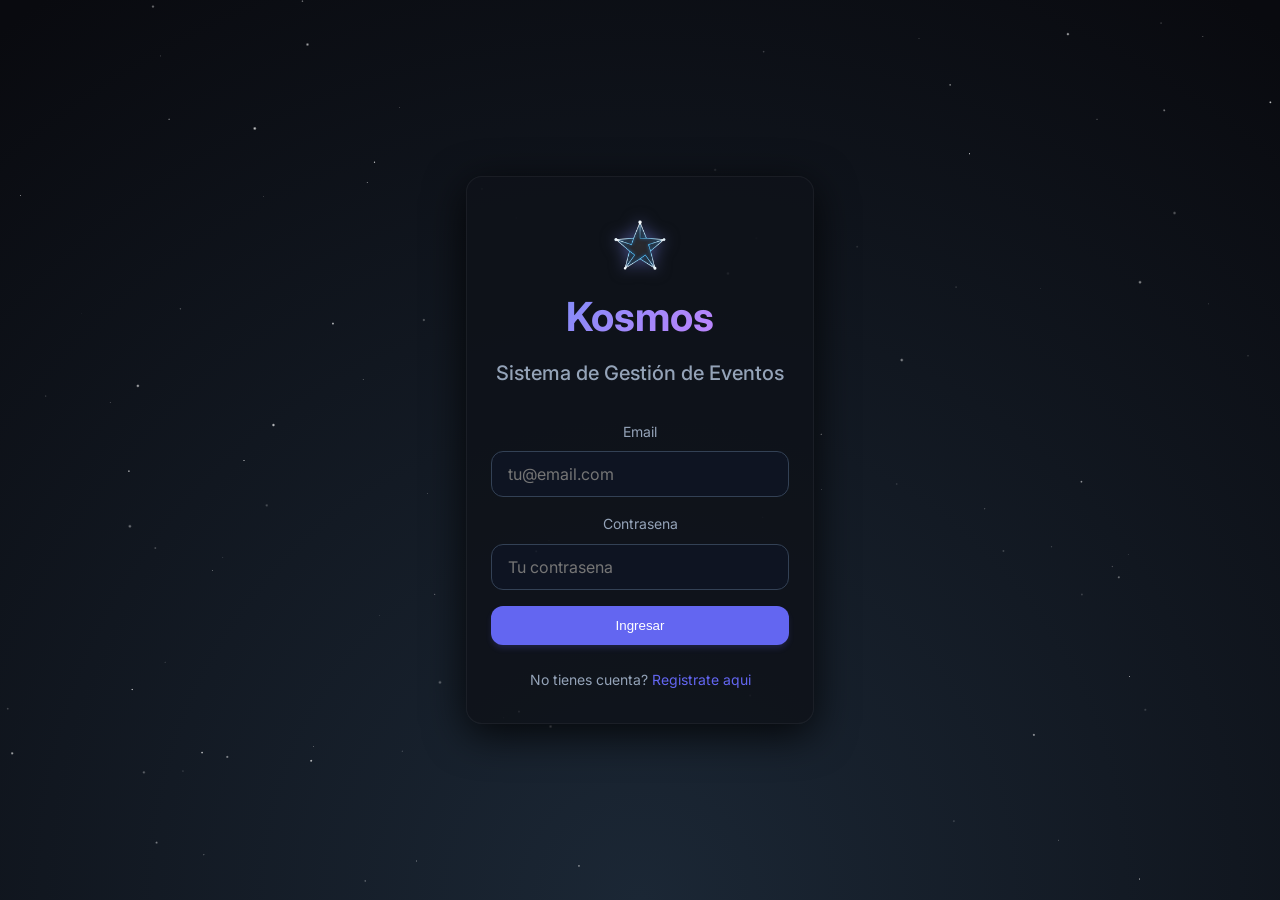
==== public/index.html @ fd2b4b18 "Semana 3" ====
<!DOCTYPE html>
<html lang="es">
<head>
    <meta charset="UTF-8">
    <meta name="viewport" content="width=device-width, initial-scale=1.0">
    <title>Kosmos - Sistema de Gestion de Eventos</title>
    <link rel="icon" href="favicon.ico">
    <link href="https://fonts.googleapis.com/css2?family=Inter:wght@400;500;600;700&display=swap" rel="stylesheet">
    <link rel="stylesheet" href="css/style.css">
</head>
<body>
    <header>
        <div class="header-left">
            <div class="logo">
                <img src="../img/logo.png" alt="Kosmos" class="logo-img">
                <span>Kosmos</span>
            </div>
            <nav id="main-nav"></nav>
        </div>
        <div class="header-right">
            <div class="user-info">
                <span class="user-name" id="user-name"></span>
                <span class="user-rol" id="user-rol"></span>
            </div>
            <button class="btn-logout" onclick="KosmosAuth.logout()">Cerrar sesion</button>
        </div>
    </header>

    <main id="main-content"></main>

    <!-- Modal Usuarios -->
    <div class="modal-overlay" id="user-modal">
        <div class="modal">
            <div class="modal-header">
                <h2 id="user-modal-title">Nuevo Usuario</h2>
                <button class="close-btn" onclick="closeModal('user-modal')">&times;</button>
            </div>
            <form id="user-form">
                <input type="hidden" id="u-edit-id">
                <div class="form-row">
                    <div class="form-group">
                        <label>Nombre</label>
                        <input type="text" id="u-nombre" class="form-control" required placeholder="Nombre">
                    </div>
                    <div class="form-group">
                        <label>Apellido</label>
                        <input type="text" id="u-apellido" class="form-control" required placeholder="Apellido">
                    </div>
                </div>
                <div class="form-row">
                    <div class="form-group">
                        <label>Cedula</label>
                        <input type="text" id="u-cedula" class="form-control" required placeholder="Ej: V-20.123.456">
                    </div>
                    <div class="form-group">
                        <label>Email</label>
                        <input type="email" id="u-email" class="form-control" required placeholder="ana@ejemplo.com">
                    </div>
                </div>
                <div class="form-group" id="u-password-group">
                    <label>Contrasena</label>
                    <input type="password" id="u-password" class="form-control" placeholder="Minimo 6 caracteres" minlength="6">
                </div>
                <div class="form-group">
                    <label>Rol</label>
                    <select id="u-rol" class="form-control" required onchange="toggleRolFields()">
                        <option value="Participante">Participante</option>
                        <option value="Ponente">Ponente</option>
                        <option value="Organizador">Organizador</option>
                        <option value="Admin">Admin</option>
                    </select>
                </div>
                <div id="rol-fields-ponente" style="display:none">
                    <div class="form-row">
                        <div class="form-group">
                            <label>Especialidad</label>
                            <input type="text" id="u-especialidad" class="form-control" placeholder="Ej: Inteligencia Artificial">
                        </div>
                        <div class="form-group">
                            <label>Institucion</label>
                            <input type="text" id="u-inst-ponente" class="form-control" placeholder="Ej: UNEG">
                        </div>
                    </div>
                </div>
                <div id="rol-fields-participante" style="display:none">
                    <div class="form-row">
                        <div class="form-group">
                            <label>Profesion</label>
                            <input type="text" id="u-profesion" class="form-control" placeholder="Ej: Ingeniera en Sistemas">
                        </div>
                        <div class="form-group">
                            <label>Institucion</label>
                            <input type="text" id="u-inst-participante" class="form-control" placeholder="Ej: UNEG">
                        </div>
                    </div>
                </div>
                <div class="card-actions">
                    <button type="button" class="btn" style="background: transparent; color: var(--text-secondary)" onclick="closeModal('user-modal')">Cancelar</button>
                    <button type="submit" class="btn">Guardar Usuario</button>
                </div>
            </form>
        </div>
    </div>

    <!-- Modal Eventos -->
    <div class="modal-overlay" id="event-modal">
        <div class="modal">
            <div class="modal-header">
                <h2 id="event-modal-title">Nuevo Evento</h2>
                <button class="close-btn" onclick="closeModal('event-modal')">&times;</button>
            </div>
            <form id="event-form">
                <input type="hidden" id="e-edit-id">
                <input type="hidden" id="e-edit-estado-original">
                <div class="form-group">
                    <label>Nombre del Evento</label>
                    <input type="text" id="e-nombre" class="form-control" required placeholder="Ej: Congreso de IA">
                </div>
                <div class="form-row">
                    <div class="form-group">
                        <label>Tipo</label>
                        <select id="e-tipo" class="form-control" required></select>
                    </div>
                    <div class="form-group">
                        <label>Estado</label>
                        <select id="e-estado" class="form-control" required>
                            <option value="planificado">Planificado</option>
                            <option value="activo">Activo</option>
                            <option value="finalizado">Finalizado</option>
                            <option value="cancelado">Cancelado</option>
                        </select>
                    </div>
                </div>
                <div class="form-row">
                    <div class="form-group">
                        <label>Fecha Inicio</label>
                        <input type="date" id="e-fechaInicio" class="form-control">
                    </div>
                    <div class="form-group">
                        <label>Fecha Fin</label>
                        <input type="date" id="e-fechaFin" class="form-control">
                    </div>
                </div>
                <div class="form-row">
                    <div class="form-group">
                        <label>Hora Inicio</label>
                        <input type="time" id="e-horaInicio" class="form-control">
                    </div>
                    <div class="form-group">
                        <label>Hora Fin</label>
                        <input type="time" id="e-horaFin" class="form-control">
                    </div>
                </div>
                <div class="form-group">
                    <label>Horas de Duracion</label>
                    <input type="number" id="e-horasDuracion" class="form-control" value="0" min="0">
                </div>
                <div class="form-group">
                    <label>Cupos Disponibles</label>
                    <input type="number" id="e-cupos" class="form-control" value="0" min="0">
                </div>
                <div class="form-group">
                    <label>Nombre del Lugar</label>
                    <input type="text" id="e-lugar-nombre" class="form-control" placeholder="Ej: Auditorio Principal">
                </div>
                <div class="form-row">
                    <div class="form-group">
                        <label>Direccion</label>
                        <input type="text" id="e-lugar-direccion" class="form-control" placeholder="Ej: Av. Principal">
                    </div>
                    <div class="form-group">
                        <label>Aula</label>
                        <input type="text" id="e-lugar-aula" class="form-control" placeholder="Ej: Aula A">
                    </div>
                </div>
                <div class="form-group">
                    <label>Descripcion</label>
                    <textarea id="e-descripcion" class="form-control" placeholder="Descripcion del evento..."></textarea>
                </div>
                <div class="form-group">
                    <label>Temas (separados por coma)</label>
                    <input type="text" id="e-temas" class="form-control" placeholder="Ej: IA, Machine Learning, Deep Learning">
                </div>
                <div class="card-actions">
                    <button type="button" class="btn" style="background: transparent; color: var(--text-secondary)" onclick="closeModal('event-modal')">Cancelar</button>
                    <button type="submit" class="btn">Guardar Evento</button>
                </div>
            </form>
        </div>
    </div>

    <!-- Modal Asignar Ponentes -->
    <div class="modal-overlay" id="ponentes-modal">
        <div class="modal">
            <div class="modal-header">
                <h2>Asignar Ponentes al Evento</h2>
                <button class="close-btn" onclick="closeModal('ponentes-modal')">&times;</button>
            </div>
            <input type="hidden" id="asignar-evento-id">
            <div class="checkbox-list" id="ponentes-checkbox-list">
                Cargando ponentes...
            </div>
            <div class="card-actions">
                <button type="button" class="btn" style="background: transparent; color: var(--text-secondary)" onclick="closeModal('ponentes-modal')">Cancelar</button>
                <button type="button" class="btn" onclick="guardarAsignacionPonentes()">Guardar Asignacion</button>
            </div>
        </div>
    </div>

    <!-- Modal Generar Certificado -->
    <div class="modal-overlay" id="cert-modal">
        <div class="modal">
            <div class="modal-header">
                <h2>Generar Certificado</h2>
                <button class="close-btn" onclick="closeModal('cert-modal')">&times;</button>
            </div>
            <form id="cert-form">
                <input type="hidden" id="cert-eventoId">
                <input type="hidden" id="cert-participanteId">
                <div class="form-group">
                    <label>Tipo de Certificado</label>
                    <select id="cert-tipo" class="form-control" required>
                        <option value="participacion">Participacion</option>
                        <option value="ponente">Ponente</option>
                        <option value="organizacion">Organizacion</option>
                    </select>
                </div>
                <div class="form-group">
                    <label>Horas de Duracion</label>
                    <input type="number" id="cert-horas" class="form-control" value="0" min="0">
                </div>
                <div class="card-actions">
                    <button type="button" class="btn" style="background: transparent; color: var(--text-secondary)" onclick="closeModal('cert-modal')">Cancelar</button>
                    <button type="submit" class="btn btn-success">Generar Certificado</button>
                </div>
            </form>
        </div>
    </div>

    <!-- Modal Ponentes (CRUD) -->
    <div class="modal-overlay" id="ponente-modal">
        <div class="modal">
            <div class="modal-header">
                <h2 id="ponente-modal-title">Nuevo Ponente</h2>
                <button class="close-btn" onclick="closeModal('ponente-modal')">&times;</button>
            </div>
            <form id="ponente-form">
                <input type="hidden" id="pon-edit-id">
                <div class="form-row">
                    <div class="form-group">
                        <label>Nombre</label>
                        <input type="text" id="pon-nombre" class="form-control" required placeholder="Nombre">
                    </div>
                    <div class="form-group">
                        <label>Apellido</label>
                        <input type="text" id="pon-apellido" class="form-control" required placeholder="Apellido">
                    </div>
                </div>
                <div class="form-row">
                    <div class="form-group">
                        <label>Cedula</label>
                        <input type="text" id="pon-cedula" class="form-control" required placeholder="Ej: V-20.123.456">
                    </div>
                    <div class="form-group">
                        <label>Email</label>
                        <input type="email" id="pon-email" class="form-control" required placeholder="ponente@ejemplo.com">
                    </div>
                </div>
                <div class="form-row">
                    <div class="form-group">
                        <label>Especialidad</label>
                        <input type="text" id="pon-especialidad" class="form-control" required placeholder="Ej: Inteligencia Artificial">
                    </div>
                    <div class="form-group">
                        <label>Institucion</label>
                        <input type="text" id="pon-institucion" class="form-control" required placeholder="Ej: UNEG">
                    </div>
                </div>
                <div class="form-group" id="pon-password-group">
                    <label>Contrasena</label>
                    <input type="password" id="pon-password" class="form-control" placeholder="Minimo 6 caracteres" minlength="6">
                </div>
                <div class="card-actions">
                    <button type="button" class="btn" style="background: transparent; color: var(--text-secondary)" onclick="closeModal('ponente-modal')">Cancelar</button>
                    <button type="submit" class="btn">Guardar Ponente</button>
                </div>
            </form>
        </div>
    </div>

    <script src="js/auth.js"></script>
    <script src="js/app.js"></script>
</body>
</html>
---- public/css/style.css ----
:root {
  --primary-color: #6366f1;
  --primary-hover: #4f46e5;
  --bg-color: #0f172a;
  --surface-color: #1e293b;
  --text-primary: #f8fafc;
  --text-secondary: #94a3b8;
  --border-color: #334155;
  --danger-color: #ef4444;
  --success-color: #22c55e;
  --warning-color: #f59e0b;
  --info-color: #3b82f6;
  --radius: 12px;
  --transition: all 0.3s ease;
}

* {
  margin: 0;
  padding: 0;
  box-sizing: border-box;
}

body {
  font-family: 'Inter', system-ui, -apple-system, sans-serif;
  background-color: var(--bg-color);
  color: var(--text-primary);
  line-height: 1.6;
  min-height: 100vh;
  display: flex;
  flex-direction: column;
}

/* Auth Pages */
.auth-body {
  display: flex;
  justify-content: center;
  align-items: center;
  min-height: 100vh;
  position: relative;
  overflow: auto;
  background: #090a0f;
  padding: 1rem 0;
}

#cosmosCanvas {
  position: absolute;
  top: 0;
  left: 0;
  width: 100%;
  height: 100%;
  z-index: 1;
}

.auth-container {
  position: relative;
  z-index: 2;
  width: 100%;
  max-width: 380px;
  padding: 1rem;
}

.auth-card {
  background: rgba(15, 18, 25, 0.85);
  border: 1px solid rgba(255, 255, 255, 0.05);
  border-radius: 16px;
  padding: 2rem 1.5rem;
  text-align: center;
  box-shadow: 0 10px 40px rgba(0, 0, 0, 0.8);
}

.auth-logo {
  display: flex;
  flex-direction: column;
  align-items: center;
  justify-content: center;
  gap: 0.25rem;
  margin-bottom: 0.5rem;
}

.auth-logo-img {
  height: 72px;
  width: auto;
  filter: drop-shadow(0 0 8px rgba(129, 140, 248, 0.5));
}

.auth-logo span {
  font-size: 2.5rem;
  font-weight: 700;
  background: linear-gradient(135deg, #818cf8, #c084fc);
  -webkit-background-clip: text;
  -webkit-text-fill-color: transparent;
}

.auth-title {
  font-size: 1.25rem;
  font-weight: 500;
  color: var(--text-secondary);
  margin-bottom: 2rem;
}

.auth-error {
  background-color: rgba(239, 68, 68, 0.1);
  color: var(--danger-color);
  padding: 0.75rem 1rem;
  border-radius: var(--radius);
  font-size: 0.875rem;
  margin-bottom: 1rem;
  text-align: left;
}

.auth-footer {
  margin-top: 1.5rem;
  font-size: 0.875rem;
  color: var(--text-secondary);
}

.auth-footer a {
  color: var(--primary-color);
  text-decoration: none;
}

.auth-footer a:hover {
  text-decoration: underline;
}

.btn-full {
  width: 100%;
  justify-content: center;
}

/* Header */
header {
  background-color: rgba(30, 41, 59, 0.8);
  backdrop-filter: blur(10px);
  border-bottom: 1px solid var(--border-color);
  padding: 1rem 2rem;
  display: flex;
  justify-content: space-between;
  align-items: center;
  position: sticky;
  top: 0;
  z-index: 100;
}

.header-left {
  display: flex;
  align-items: center;
  gap: 2rem;
}

.header-right {
  display: flex;
  align-items: center;
  gap: 1rem;
}

.user-info {
  display: flex;
  align-items: center;
  gap: 0.75rem;
  font-size: 0.875rem;
}

.user-name {
  font-weight: 600;
  color: var(--text-primary);
}

.user-rol {
  font-size: 0.75rem;
  padding: 0.2rem 0.6rem;
  border-radius: 9999px;
  font-weight: 600;
  background-color: rgba(99, 102, 241, 0.1);
  color: #818cf8;
}

.user-rol.admin {
  background-color: rgba(239, 68, 68, 0.1);
  color: var(--danger-color);
}

.user-rol.organizador {
  background-color: rgba(245, 158, 11, 0.1);
  color: var(--warning-color);
}

.user-rol.ponente {
  background-color: rgba(59, 130, 246, 0.1);
  color: var(--info-color);
}

.user-rol.participante {
  background-color: rgba(34, 197, 94, 0.1);
  color: var(--success-color);
}

.btn-logout {
  background: transparent;
  border: 1px solid var(--border-color);
  color: var(--text-secondary);
  padding: 0.5rem 1rem;
  border-radius: var(--radius);
  font-size: 0.8rem;
  cursor: pointer;
  transition: var(--transition);
}

.btn-logout:hover {
  border-color: var(--danger-color);
  color: var(--danger-color);
}

.logo {
  display: flex;
  align-items: center;
  gap: 0.4rem;
}

.logo-img {
  height: 46px;
  width: auto;
  filter: drop-shadow(0 0 6px rgba(129, 140, 248, 0.4));
}

.logo span {
  font-size: 1.75rem;
  font-weight: 700;
  background: linear-gradient(135deg, #818cf8, #c084fc);
  -webkit-background-clip: text;
  -webkit-text-fill-color: transparent;
  letter-spacing: -0.5px;
}

nav {
  display: flex;
  gap: 0.25rem;
}

nav button {
  background: none;
  border: none;
  color: var(--text-secondary);
  font-size: 0.9rem;
  font-weight: 500;
  cursor: pointer;
  padding: 0.5rem 1rem;
  border-radius: var(--radius);
  transition: var(--transition);
}

nav button:hover, nav button.active {
  color: var(--text-primary);
  background-color: rgba(99, 102, 241, 0.1);
}

main {
  padding: 2rem;
  flex: 1;
  max-width: 1200px;
  margin: 0 auto;
  width: 100%;
}

.section-header {
  display: flex;
  justify-content: space-between;
  align-items: center;
  margin-bottom: 2rem;
}

.section-header h1 {
  font-size: 2rem;
  font-weight: 600;
  letter-spacing: -0.5px;
}

/* Buttons */
.btn {
  background-color: var(--primary-color);
  color: white;
  border: none;
  padding: 0.75rem 1.5rem;
  border-radius: var(--radius);
  font-weight: 500;
  cursor: pointer;
  transition: var(--transition);
  display: inline-flex;
  align-items: center;
  gap: 0.5rem;
  box-shadow: 0 4px 6px -1px rgba(99, 102, 241, 0.2);
}

.btn:hover {
  background-color: var(--primary-hover);
  transform: translateY(-2px);
  box-shadow: 0 10px 15px -3px rgba(99, 102, 241, 0.3);
}

.btn-success {
  background-color: var(--success-color);
  box-shadow: 0 4px 6px -1px rgba(34, 197, 94, 0.2);
}

.btn-success:hover {
  background-color: #16a34a;
}

.btn-warning {
  background-color: var(--warning-color);
  box-shadow: 0 4px 6px -1px rgba(245, 158, 11, 0.2);
}

.btn-warning:hover {
  background-color: #d97706;
}

.btn-danger {
  background-color: var(--danger-color);
  box-shadow: 0 4px 6px -1px rgba(239, 68, 68, 0.2);
}

.btn-danger:hover {
  background-color: #dc2626;
  box-shadow: 0 10px 15px -3px rgba(239, 68, 68, 0.3);
}

.btn-secondary {
  background-color: var(--text-secondary);
  box-shadow: 0 4px 6px -1px rgba(100, 116, 139, 0.2);
}

.btn-secondary:hover {
  background-color: #475569;
}

.btn-sm {
  padding: 0.4rem 0.75rem;
  font-size: 0.8rem;
}

/* Data Grid */
.grid-container {
  display: grid;
  grid-template-columns: repeat(auto-fill, minmax(320px, 1fr));
  gap: 1.5rem;
}

.card {
  background-color: var(--surface-color);
  border: 1px solid var(--border-color);
  border-radius: var(--radius);
  padding: 1.5rem;
  transition: var(--transition);
  position: relative;
  overflow: hidden;
}

.card::before {
  content: '';
  position: absolute;
  top: 0;
  left: 0;
  width: 100%;
  height: 4px;
  background: linear-gradient(90deg, var(--primary-color), #c084fc);
  opacity: 0;
  transition: var(--transition);
}

.card:hover {
  transform: translateY(-5px);
  box-shadow: 0 20px 25px -5px rgba(0, 0, 0, 0.3);
  border-color: rgba(99, 102, 241, 0.5);
}

.card:hover::before {
  opacity: 1;
}

.card-title {
  font-size: 1.25rem;
  font-weight: 600;
  margin-bottom: 0.5rem;
}

.card-subtitle {
  color: var(--text-secondary);
  font-size: 0.875rem;
  margin-bottom: 1rem;
}

.card-detail {
  font-size: 0.8rem;
  color: var(--text-secondary);
  margin-bottom: 0.25rem;
}

.badge {
  display: inline-block;
  padding: 0.25rem 0.75rem;
  border-radius: 9999px;
  font-size: 0.75rem;
  font-weight: 600;
  background-color: rgba(99, 102, 241, 0.1);
  color: #818cf8;
}

.badge.admin {
  background-color: rgba(239, 68, 68, 0.1);
  color: var(--danger-color);
}

.badge.organizador {
  background-color: rgba(245, 158, 11, 0.1);
  color: var(--warning-color);
}

.badge.ponente {
  background-color: rgba(59, 130, 246, 0.1);
  color: var(--info-color);
}

.badge.participante {
  background-color: rgba(34, 197, 94, 0.1);
  color: var(--success-color);
}

.badge.activo {
  background-color: rgba(34, 197, 94, 0.1);
  color: var(--success-color);
}

.badge.planificado {
  background-color: rgba(59, 130, 246, 0.1);
  color: var(--info-color);
}

.badge.finalizado {
  background-color: rgba(148, 163, 184, 0.1);
  color: var(--text-secondary);
}

.badge.cancelado {
  background-color: rgba(239, 68, 68, 0.1);
  color: var(--danger-color);
}

.badge.pendiente {
  background-color: rgba(245, 158, 11, 0.1);
  color: var(--warning-color);
}

.badge.confirmada {
  background-color: rgba(34, 197, 94, 0.1);
  color: var(--success-color);
}

.badge.certificado {
  background-color: rgba(99, 102, 241, 0.1);
  color: #818cf8;
}

.card-actions {
  display: flex;
  justify-content: flex-end;
  gap: 0.5rem;
  margin-top: 1.5rem;
  border-top: 1px solid var(--border-color);
  padding-top: 1rem;
  flex-wrap: wrap;
}

/* Modal */
.modal-overlay {
  position: fixed;
  top: 0;
  left: 0;
  width: 100%;
  height: 100%;
  background-color: rgba(15, 23, 42, 0.8);
  backdrop-filter: blur(5px);
  display: flex;
  justify-content: center;
  align-items: center;
  z-index: 1000;
  opacity: 0;
  pointer-events: none;
  transition: var(--transition);
}

.modal-overlay.active {
  opacity: 1;
  pointer-events: auto;
}

.modal {
  background-color: var(--surface-color);
  border: 1px solid var(--border-color);
  border-radius: var(--radius);
  width: 100%;
  max-width: 550px;
  max-height: 90vh;
  overflow-y: auto;
  padding: 2rem;
  transform: scale(0.95) translateY(20px);
  transition: var(--transition);
  box-shadow: 0 25px 50px -12px rgba(0, 0, 0, 0.5);
}

.modal-overlay.active .modal {
  transform: scale(1) translateY(0);
}

.modal-header {
  display: flex;
  justify-content: space-between;
  align-items: center;
  margin-bottom: 1.5rem;
}

.close-btn {
  background: none;
  border: none;
  color: var(--text-secondary);
  font-size: 1.5rem;
  cursor: pointer;
  transition: var(--transition);
}

.close-btn:hover {
  color: var(--danger-color);
}

.form-group {
  margin-bottom: 1rem;
}

.form-group label {
  display: block;
  font-size: 0.875rem;
  color: var(--text-secondary);
  margin-bottom: 0.5rem;
}

.form-control {
  width: 100%;
  padding: 0.75rem 1rem;
  background-color: rgba(15, 23, 42, 0.5);
  border: 1px solid var(--border-color);
  border-radius: var(--radius);
  color: var(--text-primary);
  font-family: inherit;
  font-size: 1rem;
  transition: var(--transition);
}

.form-control:focus {
  outline: none;
  border-color: var(--primary-color);
  box-shadow: 0 0 0 3px rgba(99, 102, 241, 0.2);
}

select.form-control {
  appearance: none;
  background-image: url("data:image/svg+xml,%3Csvg xmlns='http://www.w3.org/2000/svg' fill='none' viewBox='0 0 24 24' stroke='%2394a3b8'%3E%3Cpath stroke-linecap='round' stroke-linejoin='round' stroke-width='2' d='M19 9l-7 7-7-7'%3E%3C/path%3E%3C/svg%3E");
  background-repeat: no-repeat;
  background-position: right 1rem center;
  background-size: 1.2rem;
}

textarea.form-control {
  resize: vertical;
  min-height: 80px;
}

.form-row {
  display: grid;
  grid-template-columns: 1fr 1fr;
  gap: 1rem;
}

/* Table */
.table-container {
  overflow-x: auto;
  border: 1px solid var(--border-color);
  border-radius: var(--radius);
  background-color: var(--surface-color);
}

table {
  width: 100%;
  border-collapse: collapse;
}

thead th {
  background-color: rgba(15, 23, 42, 0.5);
  padding: 1rem;
  text-align: left;
  font-size: 0.8rem;
  font-weight: 600;
  color: var(--text-secondary);
  text-transform: uppercase;
  letter-spacing: 0.05em;
  border-bottom: 1px solid var(--border-color);
}

tbody td {
  padding: 0.875rem 1rem;
  font-size: 0.875rem;
  border-bottom: 1px solid var(--border-color);
}

tbody tr:last-child td {
  border-bottom: none;
}

tbody tr:hover {
  background-color: rgba(99, 102, 241, 0.03);
}

/* Filters */
.filters-bar {
  display: flex;
  gap: 1rem;
  margin-bottom: 1.5rem;
  flex-wrap: wrap;
  align-items: center;
}

.filters-bar .form-control {
  max-width: 250px;
}

/* Report Cards */
.report-grid {
  display: grid;
  grid-template-columns: repeat(auto-fill, minmax(280px, 1fr));
  gap: 1rem;
}

.report-card {
  background-color: var(--surface-color);
  border: 1px solid var(--border-color);
  border-radius: var(--radius);
  padding: 1.25rem;
  cursor: pointer;
  transition: var(--transition);
}

.report-card:hover {
  border-color: var(--primary-color);
  transform: translateY(-2px);
}

.report-card h3 {
  font-size: 0.95rem;
  font-weight: 600;
  margin-bottom: 0.5rem;
}

.report-card p {
  font-size: 0.8rem;
  color: var(--text-secondary);
}

.report-result {
  margin-top: 1rem;
  padding: 1rem;
  background-color: rgba(15, 23, 42, 0.5);
  border-radius: var(--radius);
  font-size: 0.85rem;
}

/* Empty State */
.empty-state {
  text-align: center;
  padding: 3rem;
  color: var(--text-secondary);
}

.empty-state p {
  font-size: 1rem;
  margin-bottom: 1rem;
}

/* Checkbox list */
.checkbox-list {
  max-height: 300px;
  overflow-y: auto;
  border: 1px solid var(--border-color);
  border-radius: var(--radius);
  padding: 0.5rem;
}

.checkbox-item {
  display: flex;
  align-items: center;
  gap: 0.75rem;
  padding: 0.6rem 0.75rem;
  border-radius: 8px;
  transition: var(--transition);
}

.checkbox-item:hover {
  background-color: rgba(99, 102, 241, 0.05);
}

.checkbox-item input[type="checkbox"] {
  accent-color: var(--primary-color);
  width: 16px;
  height: 16px;
}

.checkbox-item label {
  font-size: 0.875rem;
  cursor: pointer;
  flex: 1;
}

.checkbox-item .checkbox-detail {
  font-size: 0.75rem;
  color: var(--text-secondary);
}

/* Data Tables for Reports */
.data-table {
  width: 100%;
  border-collapse: collapse;
  margin-top: 0.5rem;
}

.data-table th,
.data-table td {
  padding: 0.6rem 0.75rem;
  text-align: left;
  border-bottom: 1px solid var(--border-color);
}

.data-table th {
  background-color: rgba(99, 102, 241, 0.1);
  color: var(--accent-color);
  font-weight: 600;
  font-size: 0.8rem;
  text-transform: uppercase;
  letter-spacing: 0.5px;
}

.data-table td {
  font-size: 0.85rem;
}

.data-table tbody tr:hover {
  background-color: rgba(99, 102, 241, 0.05);
}

.data-list {
  list-style: none;
  padding: 0;
  margin: 0;
}

.data-list li {
  padding: 0.75rem;
  border-bottom: 1px solid var(--border-color);
  font-size: 0.85rem;
}

.data-list li:last-child {
  border-bottom: none;
}

.report-highlight {
  text-align: center;
  padding: 2rem;
  background: linear-gradient(135deg, rgba(99, 102, 241, 0.1), rgba(168, 85, 247, 0.1));
  border-radius: var(--radius);
  border: 1px solid var(--border-color);
}
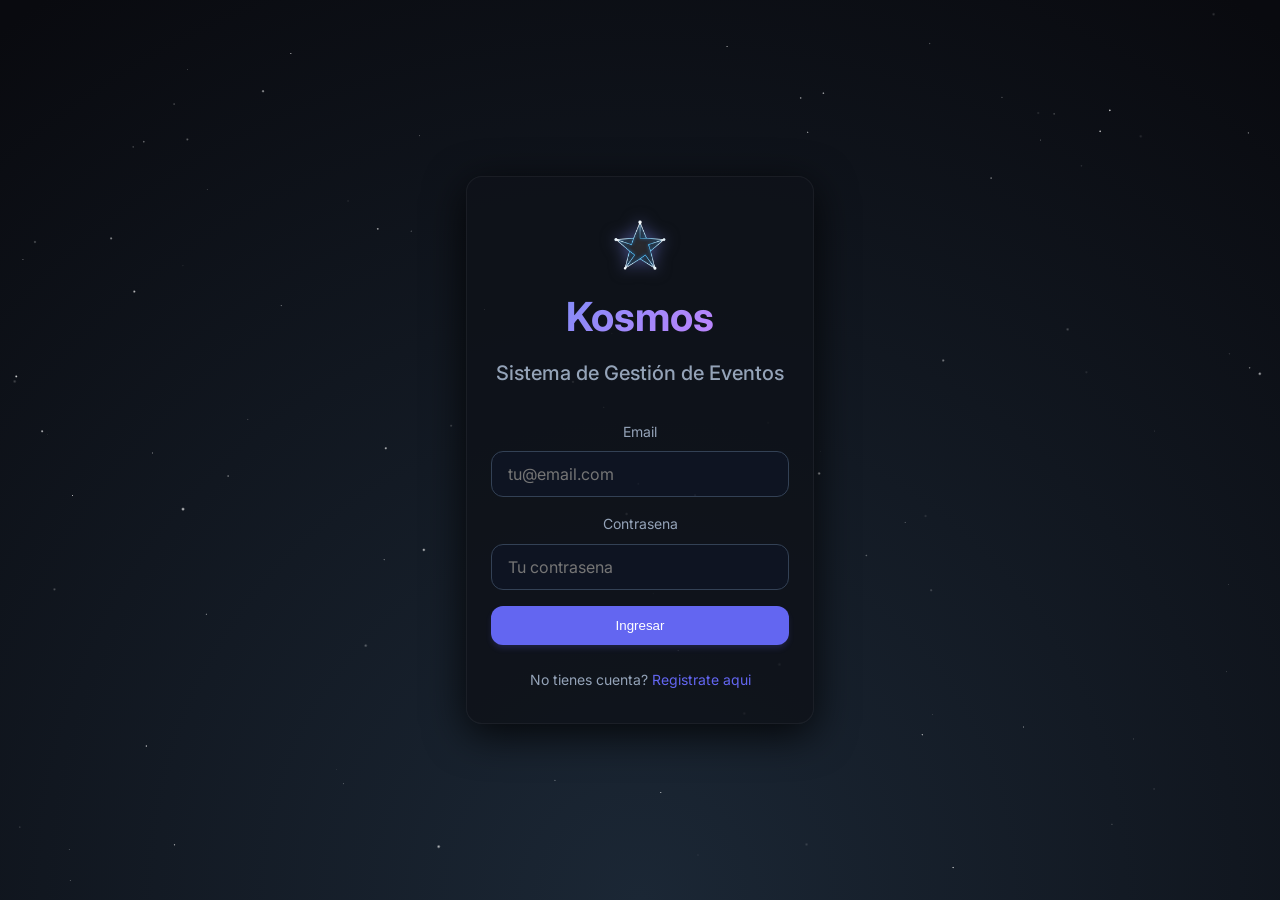
==== commit 64a28819: "avances semana 4" ====
--- a/public/index.html
+++ b/public/index.html
@@ -18,6 +18,7 @@
             <nav id="main-nav"></nav>
         </div>
         <div class="header-right">
+            <button class="btn btn-sm" onclick="abrirModalVerificar()" style="margin-right: 12px; background: rgba(0, 210, 255, 0.12); border: 1px solid #00d2ff; color: #00d2ff; font-weight: 500;">Validar Certificado</button>
             <div class="user-info">
                 <span class="user-name" id="user-name"></span>
                 <span class="user-rol" id="user-rol"></span>
@@ -288,6 +289,49 @@
         </div>
     </div>
 
+    <!-- Modal Visor de Diploma Digital (Semana IV) -->
+    <div class="modal-overlay" id="diploma-modal">
+        <div class="modal modal-diploma-wrapper">
+            <div class="modal-actions-top">
+                <div style="display:flex; gap: 10px; flex-wrap: wrap;">
+                    <button class="btn btn-success btn-sm" id="btn-descargar-pdf" onclick="descargarDiplomaPDF()">
+                        <span>📄</span> Descargar PDF (jsPDF)
+                    </button>
+                    <button class="btn btn-outline btn-sm" id="btn-descargar-xml" onclick="descargarDiplomaXML()">
+                        <span>🏷️</span> Descargar XML
+                    </button>
+                </div>
+                <button class="close-btn" onclick="closeModal('diploma-modal')">&times;</button>
+            </div>
+            <div id="diploma-render-area" class="diploma-render-box">
+                <!-- Se genera dinamicamente con app.js -->
+            </div>
+        </div>
+    </div>
+
+    <!-- Modal Verificador de Certificados (Semana IV) -->
+    <div class="modal-overlay" id="verificar-modal">
+        <div class="modal" style="max-width: 520px;">
+            <div class="modal-header">
+                <h2>Validación Pública de Certificados</h2>
+                <button class="close-btn" onclick="closeModal('verificar-modal')">&times;</button>
+            </div>
+            <div style="padding: 10px 0;">
+                <p style="color: var(--text-secondary); margin-bottom: 12px; font-size: 0.9rem;">
+                    Consulte el código único del certificado para comprobar su autenticidad e integridad en MongoDB y XML:
+                </p>
+                <div class="form-group">
+                    <input type="text" id="verificar-codigo-input" class="form-control" placeholder="Ej: KOSMOS-2026-A1B2C3D4">
+                </div>
+                <button class="btn" style="width: 100%; margin-top: 10px;" onclick="consultarValidacionCertificado()">Verificar Autenticidad</button>
+                <div id="verificar-resultado" style="margin-top: 15px;"></div>
+            </div>
+        </div>
+    </div>
+
+    <!-- Librerías cliente Semana 4 -->
+    <script src="js/lib/jspdf.umd.min.js"></script>
+    <script src="js/lib/qrcode.min.js"></script>
     <script src="js/auth.js"></script>
     <script src="js/app.js"></script>
 </body>
--- a/public/css/style.css
+++ b/public/css/style.css
@@ -777,3 +777,216 @@
   border-radius: var(--radius);
   border: 1px solid var(--border-color);
 }
+
+/* ==========================================================================
+   SEMANA IV: VISOR DE DIPLOMA DIGITAL (jsPDF STYLE) Y VERIFICADOR
+   ========================================================================== */
+
+.modal-diploma-wrapper {
+  max-width: 980px !important;
+  width: 95% !important;
+  background: rgba(18, 20, 29, 0.95) !important;
+  border: 1px solid rgba(0, 210, 255, 0.3) !important;
+  padding: 1.5rem !important;
+  box-shadow: 0 0 35px rgba(0, 210, 255, 0.2) !important;
+}
+
+.modal-actions-top {
+  display: flex;
+  justify-content: space-between;
+  align-items: center;
+  margin-bottom: 1rem;
+}
+
+.diploma-card {
+  position: relative;
+  background-color: #282828;
+  color: #ffffff;
+  padding: 2.5rem 2rem 2rem 2rem;
+  border-radius: 4px;
+  overflow: hidden;
+  box-shadow: 0 10px 30px rgba(0,0,0,0.6);
+  border: 1px solid #ffffff;
+  outline: 2px solid #00d2ff;
+  outline-offset: -8px;
+  font-family: 'Inter', -apple-system, BlinkMacSystemFont, sans-serif;
+  text-align: center;
+}
+
+/* Esquinas ornamentales neón */
+.diploma-card::before, .diploma-card::after {
+  content: '';
+  position: absolute;
+  width: 25px;
+  height: 25px;
+  border: 2px solid #ffffff;
+  pointer-events: none;
+}
+.diploma-card::before {
+  top: 8px;
+  left: 8px;
+  border-right: none;
+  border-bottom: none;
+}
+.diploma-card::after {
+  bottom: 8px;
+  right: 8px;
+  border-left: none;
+  border-top: none;
+}
+
+.diploma-header-logo {
+  max-width: 90px;
+  height: auto;
+  margin: 0 auto 0.5rem auto;
+  display: block;
+  filter: drop-shadow(0 0 10px rgba(0, 210, 255, 0.4));
+}
+
+.diploma-inst-title {
+  color: #b4b4b4;
+  font-size: 0.75rem;
+  font-weight: 700;
+  letter-spacing: 3px;
+  text-transform: uppercase;
+  margin-bottom: 0.75rem;
+}
+
+.diploma-main-title {
+  color: #ffffff;
+  font-size: 2.4rem;
+  font-weight: 800;
+  letter-spacing: 2px;
+  margin: 0;
+  line-height: 1.1;
+}
+
+.diploma-sub-title {
+  color: #00d2ff;
+  font-size: 1.1rem;
+  font-weight: 700;
+  letter-spacing: 4px;
+  margin-top: 0.35rem;
+  margin-bottom: 1.2rem;
+  text-transform: uppercase;
+}
+
+.diploma-lead {
+  color: #c8c8c8;
+  font-size: 0.95rem;
+  margin-bottom: 0.5rem;
+}
+
+.diploma-name-plate {
+  background-color: #1e1e1e;
+  border: 1px solid rgba(255, 255, 255, 0.1);
+  padding: 0.8rem 1.5rem;
+  max-width: 650px;
+  margin: 0.5rem auto;
+  border-radius: 4px;
+}
+
+.diploma-person-name {
+  color: #ffffff;
+  font-family: "Times New Roman", Times, Georgia, serif;
+  font-style: italic;
+  font-size: 2.3rem;
+  line-height: 1.2;
+}
+
+.diploma-person-ci {
+  color: #00d2ff;
+  font-weight: 700;
+  font-size: 0.9rem;
+  letter-spacing: 1px;
+  margin-top: 0.4rem;
+}
+
+.diploma-text-body {
+  color: #c8c8c8;
+  font-size: 0.95rem;
+  line-height: 1.5;
+  margin-top: 1rem;
+}
+
+.diploma-event-name {
+  color: #ffffff;
+  font-weight: 700;
+  font-size: 1.25rem;
+  margin: 0.4rem 0;
+}
+
+.diploma-hours {
+  color: #c8c8c8;
+  font-size: 0.95rem;
+}
+
+/* Pie de página simétrico en 3 columnas */
+.diploma-footer-grid {
+  display: grid;
+  grid-template-columns: 1fr auto 1fr;
+  align-items: center;
+  margin-top: 2rem;
+  padding-top: 1rem;
+  gap: 1.5rem;
+}
+
+.diploma-footer-col {
+  text-align: center;
+}
+
+.diploma-footer-line {
+  border-top: 1px solid #00d2ff;
+  width: 140px;
+  margin: 0 auto 0.4rem auto;
+}
+
+.diploma-footer-label {
+  color: #b4b4b4;
+  font-size: 0.75rem;
+  font-weight: 700;
+  letter-spacing: 1px;
+}
+
+.diploma-qr-box {
+  background: #ffffff;
+  padding: 5px;
+  border-radius: 4px;
+  display: inline-block;
+  box-shadow: 0 0 15px rgba(0, 210, 255, 0.35);
+  border: 1px solid #00d2ff;
+}
+
+.diploma-qr-box canvas, .diploma-qr-box img {
+  display: block;
+  width: 75px !important;
+  height: 75px !important;
+}
+
+.diploma-qr-caption {
+  color: #00d2ff;
+  font-size: 0.65rem;
+  font-weight: 700;
+  letter-spacing: 1px;
+  margin-top: 0.3rem;
+  text-transform: uppercase;
+}
+
+/* Resultados de Validación */
+.val-card-success {
+  background: rgba(34, 197, 94, 0.1);
+  border: 1px solid rgba(34, 197, 94, 0.4);
+  padding: 1.2rem;
+  border-radius: var(--radius);
+  text-align: left;
+}
+
+.val-card-error {
+  background: rgba(239, 68, 68, 0.1);
+  border: 1px solid rgba(239, 68, 68, 0.4);
+  padding: 1rem;
+  border-radius: var(--radius);
+  color: #fca5a5;
+  text-align: left;
+}
+
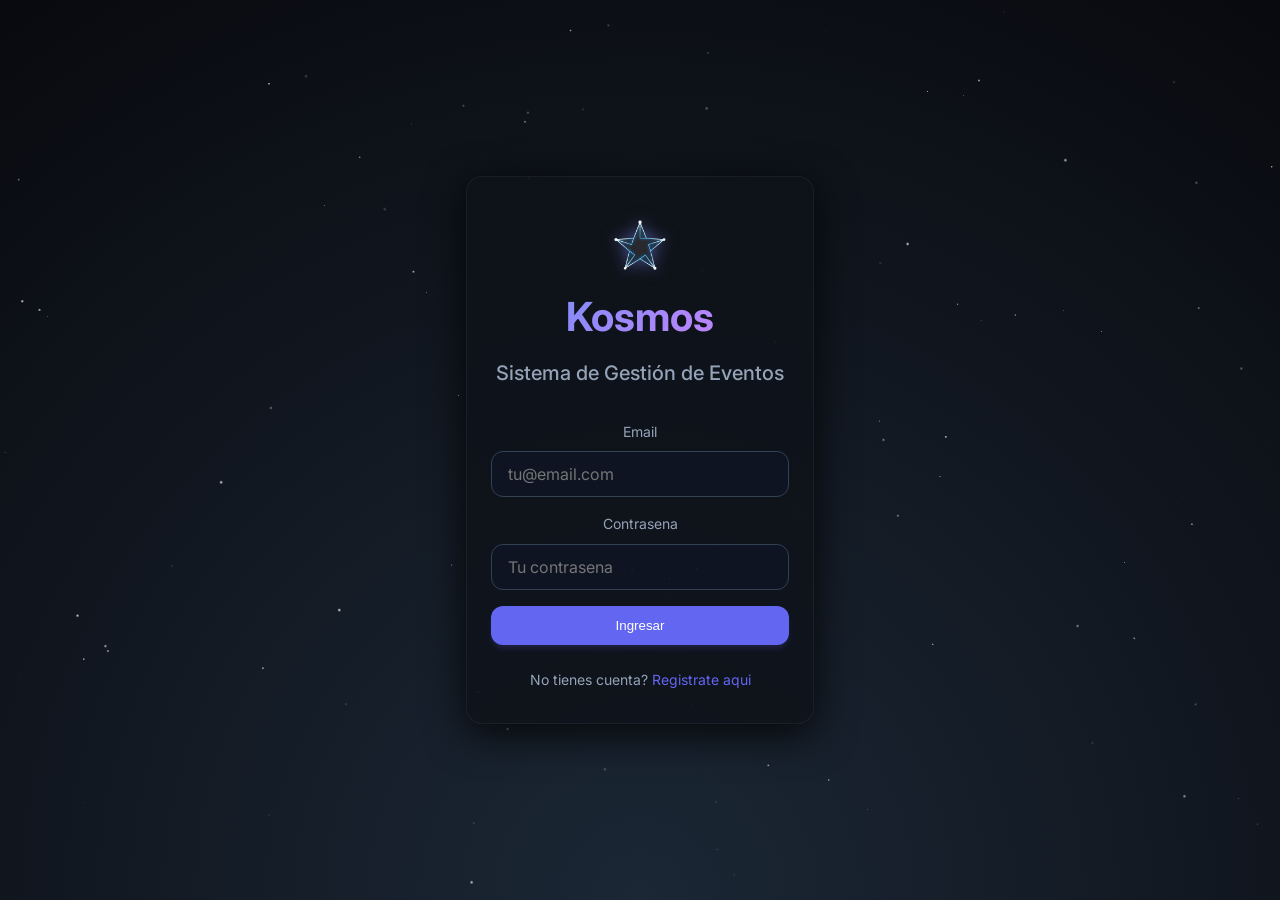
==== commit ce798b83: "correcion d egeneracion de PDF" ====
--- a/public/index.html
+++ b/public/index.html
@@ -295,7 +295,7 @@
             <div class="modal-actions-top">
                 <div style="display:flex; gap: 10px; flex-wrap: wrap;">
                     <button class="btn btn-success btn-sm" id="btn-descargar-pdf" onclick="descargarDiplomaPDF()">
-                        <span>📄</span> Descargar PDF (jsPDF)
+                        <span>📄</span> Descargar PDF
                     </button>
                     <button class="btn btn-outline btn-sm" id="btn-descargar-xml" onclick="descargarDiplomaXML()">
                         <span>🏷️</span> Descargar XML
--- a/public/css/style.css
+++ b/public/css/style.css
@@ -845,9 +845,10 @@
 
 .diploma-inst-title {
   color: #b4b4b4;
-  font-size: 0.75rem;
+  font-size: 0.8rem;
   font-weight: 700;
-  letter-spacing: 3px;
+  letter-spacing: 4px;
+  word-spacing: 14px;
   text-transform: uppercase;
   margin-bottom: 0.75rem;
 }
@@ -863,9 +864,10 @@
 
 .diploma-sub-title {
   color: #00d2ff;
-  font-size: 1.1rem;
+  font-size: 1.15rem;
   font-weight: 700;
-  letter-spacing: 4px;
+  letter-spacing: 5px;
+  word-spacing: 18px;
   margin-top: 0.35rem;
   margin-bottom: 1.2rem;
   text-transform: uppercase;
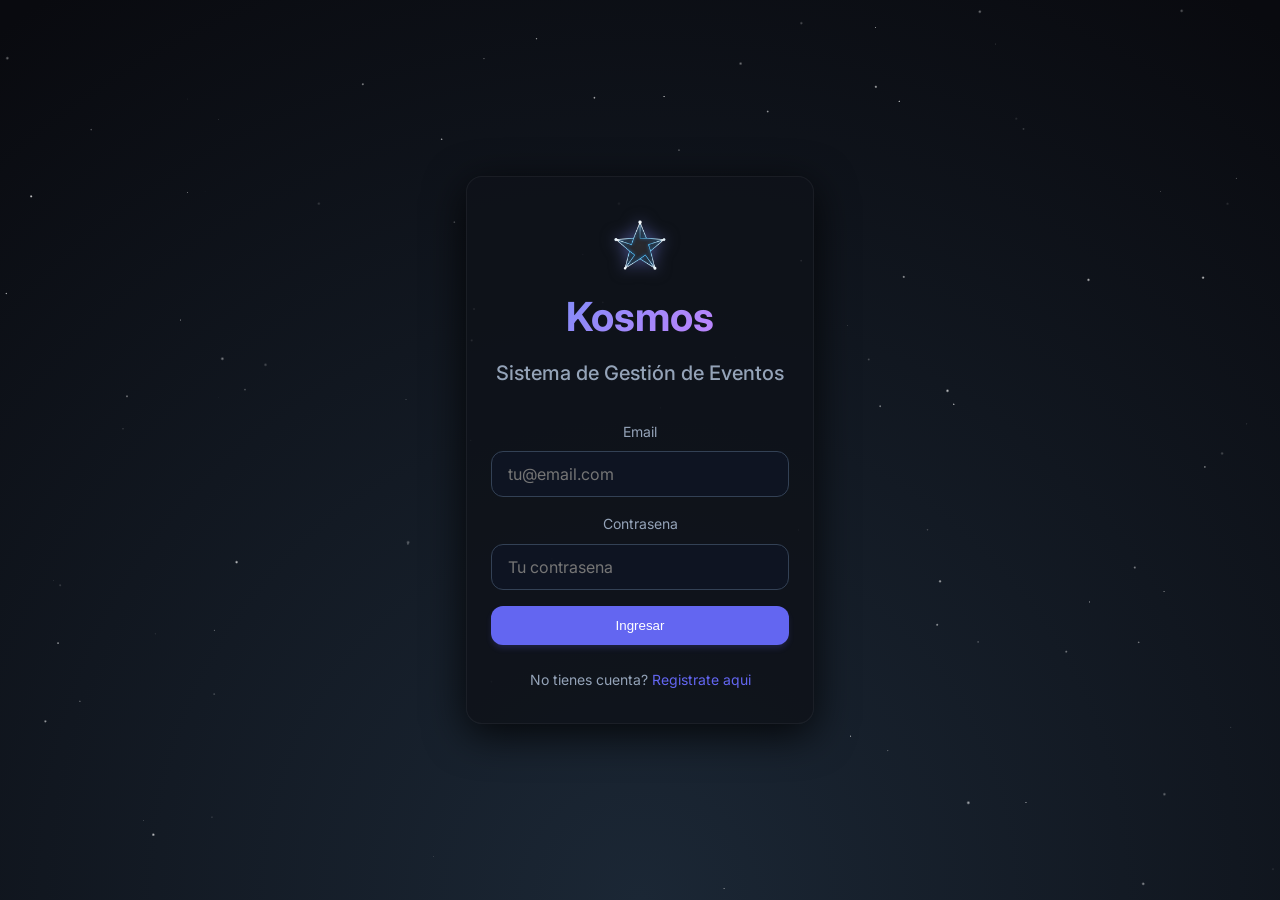
==== commit 1ef504bd: "cambio de alerts por modales" ====
--- a/public/index.html
+++ b/public/index.html
@@ -329,6 +329,18 @@
         </div>
     </div>
 
+    <!-- Modal Unificado de Alertas y Confirmaciones Kosmos -->
+    <div class="modal-overlay" id="dialog-modal">
+        <div class="modal dialog-card">
+            <div class="dialog-icon-wrap" id="dialog-icon"></div>
+            <h2 id="dialog-title" class="dialog-title">Notificación</h2>
+            <p id="dialog-message" class="dialog-message">Mensaje del sistema</p>
+            <div class="dialog-actions" id="dialog-actions">
+                <!-- Se generan dinámicamente con app.js -->
+            </div>
+        </div>
+    </div>
+
     <!-- Librerías cliente Semana 4 -->
     <script src="js/lib/jspdf.umd.min.js"></script>
     <script src="js/lib/qrcode.min.js"></script>
--- a/public/css/style.css
+++ b/public/css/style.css
@@ -396,6 +396,11 @@
   margin-bottom: 0.25rem;
 }
 
+.card-detail strong {
+  color: var(--text-primary);
+  font-weight: 600;
+}
+
 .badge {
   display: inline-block;
   padding: 0.25rem 0.75rem;
@@ -992,3 +997,96 @@
   text-align: left;
 }
 
+/* ================= DIALOG MODAL (Alertas y Confirmaciones) ================= */
+.dialog-card {
+  max-width: 440px;
+  text-align: center;
+  padding: 2.2rem 1.8rem;
+  border-radius: 16px;
+  background: radial-gradient(circle at top, rgba(30, 41, 59, 0.95), rgba(15, 23, 42, 0.98));
+  border: 1px solid rgba(255, 255, 255, 0.12);
+  box-shadow: 0 25px 50px -12px rgba(0, 0, 0, 0.7), 0 0 25px rgba(99, 102, 241, 0.15);
+}
+
+.dialog-icon-wrap {
+  width: 68px;
+  height: 68px;
+  border-radius: 50%;
+  margin: 0 auto 1.25rem auto;
+  display: flex;
+  align-items: center;
+  justify-content: center;
+  font-size: 2rem;
+  transition: var(--transition);
+}
+
+.dialog-icon-wrap.success {
+  background: rgba(34, 197, 94, 0.15);
+  color: #22c55e;
+  border: 2px solid rgba(34, 197, 94, 0.4);
+  box-shadow: 0 0 20px rgba(34, 197, 94, 0.3);
+}
+
+.dialog-icon-wrap.danger {
+  background: rgba(239, 68, 68, 0.15);
+  color: #ef4444;
+  border: 2px solid rgba(239, 68, 68, 0.4);
+  box-shadow: 0 0 20px rgba(239, 68, 68, 0.3);
+}
+
+.dialog-icon-wrap.warning {
+  background: rgba(245, 158, 11, 0.15);
+  color: #f59e0b;
+  border: 2px solid rgba(245, 158, 11, 0.4);
+  box-shadow: 0 0 20px rgba(245, 158, 11, 0.3);
+}
+
+.dialog-icon-wrap.info {
+  background: rgba(0, 210, 255, 0.15);
+  color: #00d2ff;
+  border: 2px solid rgba(0, 210, 255, 0.4);
+  box-shadow: 0 0 20px rgba(0, 210, 255, 0.3);
+}
+
+.dialog-title {
+  font-size: 1.35rem;
+  font-weight: 700;
+  color: var(--text-primary);
+  margin-bottom: 0.6rem;
+  letter-spacing: -0.3px;
+}
+
+.dialog-message {
+  font-size: 0.95rem;
+  color: var(--text-secondary);
+  line-height: 1.5;
+  margin-bottom: 1.6rem;
+}
+
+.dialog-actions {
+  display: flex;
+  gap: 0.75rem;
+  justify-content: center;
+}
+
+.dialog-actions .btn {
+  min-width: 120px;
+  justify-content: center;
+  font-weight: 600;
+  padding: 0.7rem 1.4rem;
+}
+
+.btn-secondary-outline {
+  background: transparent;
+  color: var(--text-secondary);
+  border: 1px solid rgba(255, 255, 255, 0.15);
+  box-shadow: none;
+}
+
+.btn-secondary-outline:hover {
+  background: rgba(255, 255, 255, 0.05);
+  color: var(--text-primary);
+  border-color: rgba(255, 255, 255, 0.3);
+  transform: translateY(-2px);
+}
+
